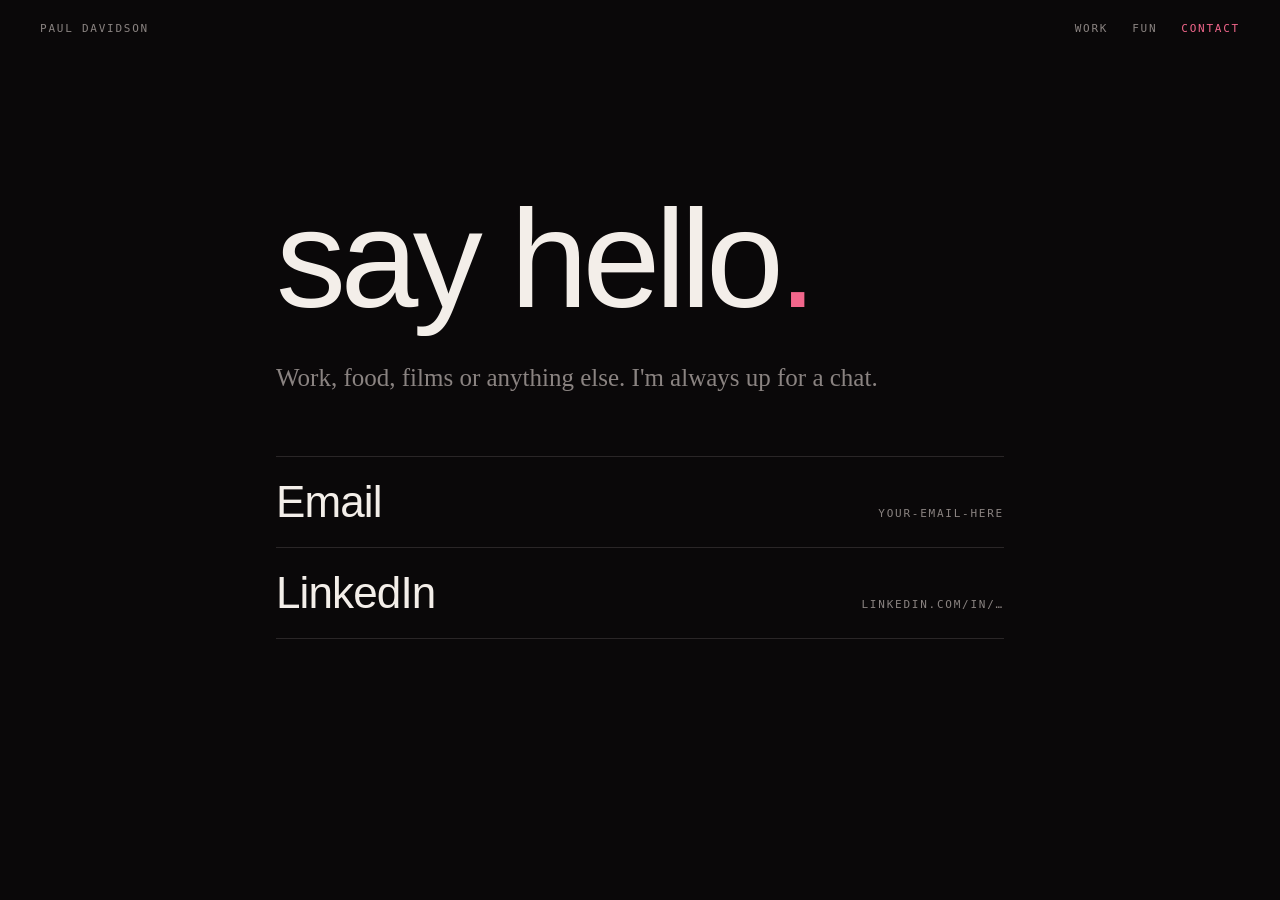
==== contact.html @ b5d2a657 "Combine into one page with work and fun sections, add contact page The neon 'pdvsn' sign is now the " ====
<!DOCTYPE html>
<html lang="en">
<head>
<meta charset="UTF-8">
<meta name="viewport" content="width=device-width, initial-scale=1.0">
<title>contact — pdvsn</title>
<meta name="description" content="Get in touch with Paul Davidson.">
<link rel="icon" href="data:image/svg+xml,<svg xmlns='http://www.w3.org/2000/svg' viewBox='0 0 16 16'><rect width='16' height='16' fill='%23F1668B'/></svg>">
<style>
  :root {
    --bg: #0a0809;
    --ink: #f3eee9;
    --ink-dim: #8a8381;
    --rule: #2a2627;
    --pink: #F1668B;
    --sans: "Arial Narrow", "Helvetica Neue", Arial, sans-serif;
    --serif: "Iowan Old Style", "Palatino Linotype", Palatino, Georgia, serif;
    --mono: ui-monospace, SFMono-Regular, Menlo, Consolas, monospace;
  }
  * { box-sizing: border-box; }
  body {
    margin: 0;
    min-height: 100svh;
    display: flex; flex-direction: column;
    background: var(--bg);
    color: var(--ink);
    font-family: var(--sans);
    -webkit-font-smoothing: antialiased;
  }
  a { color: inherit; }
  .mono { font-family: var(--mono); font-size: 11px; letter-spacing: .16em; text-transform: uppercase; }

  .menu {
    display: flex; justify-content: space-between;
    padding: 22px clamp(16px, 4vw, 40px);
    color: var(--ink-dim);
  }
  .menu nav { display: flex; gap: 24px; }
  .menu a { color: var(--ink-dim); text-decoration: none; }
  .menu a:hover, .menu a:focus-visible, .menu a[aria-current] { color: var(--pink); }

  main {
    flex: 1;
    width: min(760px, 100%);
    margin: 0 auto;
    padding: clamp(60px, 12vw, 140px) 16px;
  }
  h1 {
    margin: 0 0 clamp(24px, 4vw, 40px);
    font-size: clamp(64px, 12vw, 140px);
    font-weight: 400;
    line-height: .88;
    letter-spacing: -0.04em;
  }
  h1 span { color: var(--pink); }
  p {
    margin: 0 0 clamp(36px, 6vw, 60px);
    font-family: var(--serif);
    font-size: clamp(20px, 2.2vw, 25px);
    line-height: 1.45;
    color: var(--ink-dim);
  }
  .links { list-style: none; margin: 0; padding: 0; border-top: 1px solid var(--rule); }
  .links li { border-bottom: 1px solid var(--rule); }
  .links a {
    display: flex; justify-content: space-between; align-items: baseline; gap: 20px;
    padding: 20px 0;
    text-decoration: none;
  }
  .links .big { font-size: clamp(28px, 4vw, 44px); letter-spacing: -0.02em; transition: color .2s; }
  .links .mono { color: var(--ink-dim); }
  .links a:hover .big, .links a:focus-visible .big { color: var(--pink); }

  @media (max-width: 560px) {
    .menu > span { display: none; }
    .menu { justify-content: center; }
    .links a { flex-direction: column; gap: 6px; }
  }
</style>
</head>
<body>
  <header class="menu mono">
    <span><a href="/">Paul Davidson</a></span>
    <nav aria-label="Main"><a href="/#work">work</a><a href="/#fun">fun</a><a href="/contact" aria-current="page">contact</a></nav>
  </header>

  <main>
    <h1>say hello<span>.</span></h1>
    <p>Work, food, films or anything else. I'm always up for a chat.</p>

    <!-- ✏️ LINKS: replace YOUR-EMAIL-HERE (twice) and the LinkedIn # with your real details. -->
    <ul class="links">
      <li><a href="mailto:YOUR-EMAIL-HERE"><span class="big">Email</span><span class="mono">YOUR-EMAIL-HERE</span></a></li>
      <li><a href="#"><span class="big">LinkedIn</span><span class="mono">linkedin.com/in/…</span></a></li>
    </ul>
  </main>
</body>
</html>
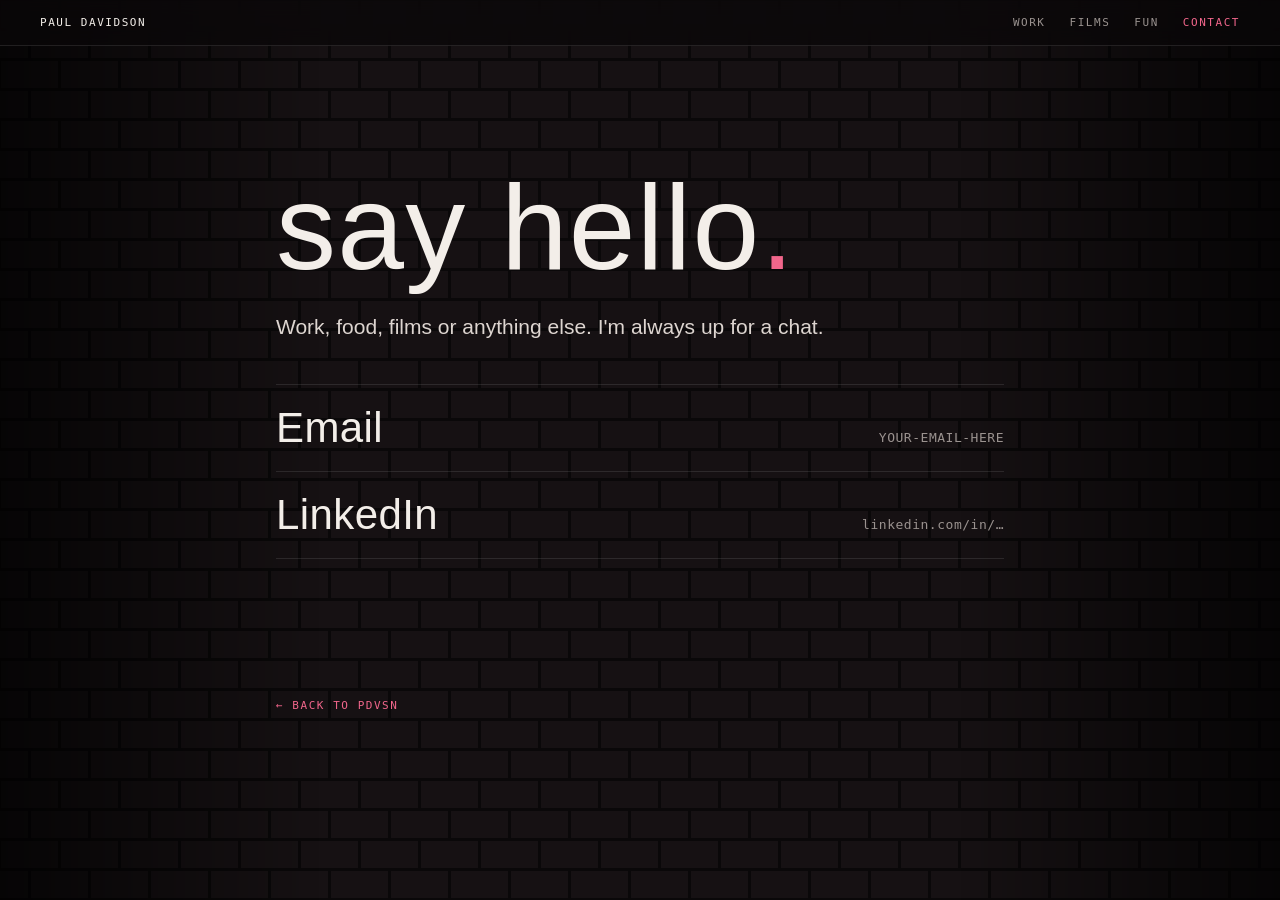
==== commit 54f92007: "Sticky header, continuous brickwork, visits fonts, films section Share fonts, colours, the brick wal" ====
--- a/contact.html
+++ b/contact.html
@@ -6,93 +6,31 @@
 <title>contact — pdvsn</title>
 <meta name="description" content="Get in touch with Paul Davidson.">
 <link rel="icon" href="data:image/svg+xml,<svg xmlns='http://www.w3.org/2000/svg' viewBox='0 0 16 16'><rect width='16' height='16' fill='%23F1668B'/></svg>">
+<link rel="stylesheet" href="site.css">
 <style>
-  :root {
-    --bg: #0a0809;
-    --ink: #f3eee9;
-    --ink-dim: #8a8381;
-    --rule: #2a2627;
-    --pink: #F1668B;
-    --sans: "Arial Narrow", "Helvetica Neue", Arial, sans-serif;
-    --serif: "Iowan Old Style", "Palatino Linotype", Palatino, Georgia, serif;
-    --mono: ui-monospace, SFMono-Regular, Menlo, Consolas, monospace;
-  }
-  * { box-sizing: border-box; }
-  body {
-    margin: 0;
-    min-height: 100svh;
-    display: flex; flex-direction: column;
-    background: var(--bg);
-    color: var(--ink);
-    font-family: var(--sans);
-    -webkit-font-smoothing: antialiased;
-  }
-  a { color: inherit; }
-  .mono { font-family: var(--mono); font-size: 11px; letter-spacing: .16em; text-transform: uppercase; }
-
-  .menu {
-    display: flex; justify-content: space-between;
-    padding: 22px clamp(16px, 4vw, 40px);
-    color: var(--ink-dim);
-  }
-  .menu nav { display: flex; gap: 24px; }
-  .menu a { color: var(--ink-dim); text-decoration: none; }
-  .menu a:hover, .menu a:focus-visible, .menu a[aria-current] { color: var(--pink); }
-
-  main {
-    flex: 1;
-    width: min(760px, 100%);
-    margin: 0 auto;
-    padding: clamp(60px, 12vw, 140px) 16px;
-  }
-  h1 {
-    margin: 0 0 clamp(24px, 4vw, 40px);
-    font-size: clamp(64px, 12vw, 140px);
-    font-weight: 400;
-    line-height: .88;
-    letter-spacing: -0.04em;
-  }
-  h1 span { color: var(--pink); }
-  p {
-    margin: 0 0 clamp(36px, 6vw, 60px);
-    font-family: var(--serif);
-    font-size: clamp(20px, 2.2vw, 25px);
-    line-height: 1.45;
-    color: var(--ink-dim);
-  }
-  .links { list-style: none; margin: 0; padding: 0; border-top: 1px solid var(--rule); }
-  .links li { border-bottom: 1px solid var(--rule); }
-  .links a {
-    display: flex; justify-content: space-between; align-items: baseline; gap: 20px;
-    padding: 20px 0;
-    text-decoration: none;
-  }
-  .links .big { font-size: clamp(28px, 4vw, 44px); letter-spacing: -0.02em; transition: color .2s; }
-  .links .mono { color: var(--ink-dim); }
-  .links a:hover .big, .links a:focus-visible .big { color: var(--pink); }
-
-  @media (max-width: 560px) {
-    .menu > span { display: none; }
-    .menu { justify-content: center; }
-    .links a { flex-direction: column; gap: 6px; }
-  }
+  .links a { padding: 22px 0; }
+  .links .side { color: var(--ink-dim); text-transform: none; letter-spacing: .04em; font-size: 13px; }
 </style>
 </head>
 <body>
-  <header class="menu mono">
-    <span><a href="/">Paul Davidson</a></span>
-    <nav aria-label="Main"><a href="/#work">work</a><a href="/#fun">fun</a><a href="/contact" aria-current="page">contact</a></nav>
+  <header class="menu">
+    <a class="home" href="/">Paul Davidson</a>
+    <nav aria-label="Main"><a href="/#work">work</a><a href="/#films">films</a><a href="/#fun">fun</a><a href="/contact" aria-current="page">contact</a></nav>
   </header>
 
-  <main>
-    <h1>say hello<span>.</span></h1>
+  <main class="part">
+    <h1 class="page-title">say hello<span>.</span></h1>
     <p>Work, food, films or anything else. I'm always up for a chat.</p>
 
     <!-- ✏️ LINKS: replace YOUR-EMAIL-HERE (twice) and the LinkedIn # with your real details. -->
-    <ul class="links">
-      <li><a href="mailto:YOUR-EMAIL-HERE"><span class="big">Email</span><span class="mono">YOUR-EMAIL-HERE</span></a></li>
-      <li><a href="#"><span class="big">LinkedIn</span><span class="mono">linkedin.com/in/…</span></a></li>
+    <ul class="rows links">
+      <li><a href="mailto:YOUR-EMAIL-HERE"><span class="name">Email</span><span class="side">YOUR-EMAIL-HERE</span></a></li>
+      <li><a href="#"><span class="name">LinkedIn</span><span class="side">linkedin.com/in/…</span></a></li>
     </ul>
   </main>
+
+  <footer class="mono">
+    <a href="/">← back to pdvsn</a>
+  </footer>
 </body>
 </html>
--- a/site.css
+++ b/site.css
@@ -0,0 +1,127 @@
+/* Shared styles for every page: fonts, colours, the brick wall and the sticky header. */
+
+@font-face { font-family: "Tilt Neon"; src: url("fonts/tilt-neon.woff2") format("woff2"); font-display: block; }
+@font-face { font-family: "Bebas Neue"; src: url("fonts/bebas-neue.woff2") format("woff2"); font-display: swap; }
+@font-face { font-family: "Outfit"; src: url("fonts/outfit-300.woff2") format("woff2"); font-weight: 300; font-display: swap; }
+@font-face { font-family: "Outfit"; src: url("fonts/outfit-400.woff2") format("woff2"); font-weight: 400; font-display: swap; }
+@font-face { font-family: "Outfit"; src: url("fonts/outfit-500.woff2") format("woff2"); font-weight: 500; font-display: swap; }
+@font-face { font-family: "Space Mono"; src: url("fonts/space-mono.woff2") format("woff2"); font-display: swap; }
+
+:root {
+  --bg: #0a0809;
+  --ink: #f3eee9;
+  --ink-dim: #9a928f;
+  --rule: rgba(255,255,255,.1);
+  --pink: #F1668B;
+  --display: "Bebas Neue", "Arial Narrow", sans-serif;
+  --body: "Outfit", "Helvetica Neue", Arial, sans-serif;
+  --mono: "Space Mono", ui-monospace, Menlo, monospace;
+  --neon: "Tilt Neon", var(--body);
+}
+
+* { box-sizing: border-box; }
+html { scroll-behavior: smooth; }
+body {
+  margin: 0;
+  color: var(--ink);
+  font-family: var(--body);
+  font-weight: 300;
+  -webkit-font-smoothing: antialiased;
+  overflow-x: hidden;
+  /* one brick wall, all the way down */
+  background:
+    url("data:image/svg+xml;utf8,<svg xmlns='http://www.w3.org/2000/svg' width='120' height='60'><rect width='120' height='60' fill='%230a0809'/><g fill='%23161113'><rect x='1' y='1' width='57' height='27'/><rect x='61' y='1' width='57' height='27'/><rect x='-29' y='31' width='57' height='27'/><rect x='31' y='31' width='57' height='27'/><rect x='91' y='31' width='57' height='27'/></g></svg>")
+    var(--bg);
+}
+/* darken the edges of the wall so the middle feels lit */
+body::before {
+  content: "";
+  position: fixed; inset: 0;
+  background: linear-gradient(90deg, rgba(0,0,0,.7), transparent 25%, transparent 75%, rgba(0,0,0,.7));
+  pointer-events: none;
+  z-index: 0;
+}
+body > * { position: relative; z-index: 1; }
+a { color: inherit; }
+.mono { font-family: var(--mono); font-size: 11px; letter-spacing: .14em; text-transform: uppercase; }
+
+/* ————— sticky header ————— */
+.menu {
+  position: sticky; top: 0;
+  z-index: 20;
+  display: flex; justify-content: space-between; align-items: center;
+  padding: 16px clamp(16px, 4vw, 40px);
+  background: rgba(10, 8, 9, .72);
+  backdrop-filter: blur(10px);
+  -webkit-backdrop-filter: blur(10px);
+  border-bottom: 1px solid var(--rule);
+  font-family: var(--mono);
+  font-size: 11px;
+  letter-spacing: .14em;
+  text-transform: uppercase;
+}
+.menu nav { display: flex; gap: 24px; }
+.menu a { color: var(--ink-dim); text-decoration: none; transition: color .2s; }
+.menu a:hover, .menu a:focus-visible, .menu a[aria-current] { color: var(--pink); }
+.menu .home { color: var(--ink); }
+
+/* ————— sections ————— */
+.part {
+  width: min(760px, 100%);
+  margin: 0 auto;
+  padding: clamp(72px, 11vw, 130px) 16px 0;
+  scroll-margin-top: 30px;
+}
+.part h2, .page-title {
+  margin: 0 0 clamp(20px, 3vw, 32px);
+  font-family: var(--display);
+  font-weight: 400;
+  font-size: clamp(64px, 11vw, 120px);
+  line-height: .85;
+  letter-spacing: .01em;
+}
+.part h2 span, .page-title span { color: var(--pink); }
+.part .lede {
+  margin: 0 0 1em;
+  font-size: clamp(24px, 3vw, 34px);
+  font-weight: 400;
+  line-height: 1.2;
+}
+.part p {
+  margin: 0 0 1em;
+  font-size: clamp(18px, 1.9vw, 21px);
+  line-height: 1.6;
+  color: #ddd5d0;
+}
+
+/* ————— simple list rows ————— */
+.rows { list-style: none; margin: clamp(24px, 4vw, 40px) 0 0; padding: 0; border-top: 1px solid var(--rule); }
+.rows li { border-bottom: 1px solid var(--rule); }
+.rows a {
+  display: grid;
+  grid-template-columns: 1fr auto;
+  gap: 4px 20px;
+  align-items: baseline;
+  padding: 18px 0;
+  text-decoration: none;
+}
+.rows .name { font-family: var(--display); font-size: clamp(32px, 4vw, 42px); line-height: 1; letter-spacing: .01em; transition: color .2s; }
+.rows .side { font-family: var(--mono); font-size: 11px; letter-spacing: .14em; text-transform: uppercase; color: var(--pink); white-space: nowrap; }
+.rows .desc { grid-column: 1 / -1; color: var(--ink-dim); font-size: 17px; line-height: 1.5; }
+.rows a:hover .name, .rows a:focus-visible .name { color: var(--pink); }
+
+footer {
+  width: min(760px, 100%);
+  margin: 0 auto;
+  padding: clamp(80px, 12vw, 140px) 16px 40px;
+  display: flex; justify-content: space-between; flex-wrap: wrap; gap: 12px 28px;
+  color: var(--ink-dim);
+}
+footer a { text-decoration: none; color: var(--pink); }
+footer a:hover, footer a:focus-visible { text-decoration: underline; }
+
+@media (max-width: 560px) {
+  .menu .home { display: none; }
+  .menu { justify-content: center; }
+  .rows a { grid-template-columns: 1fr; }
+}
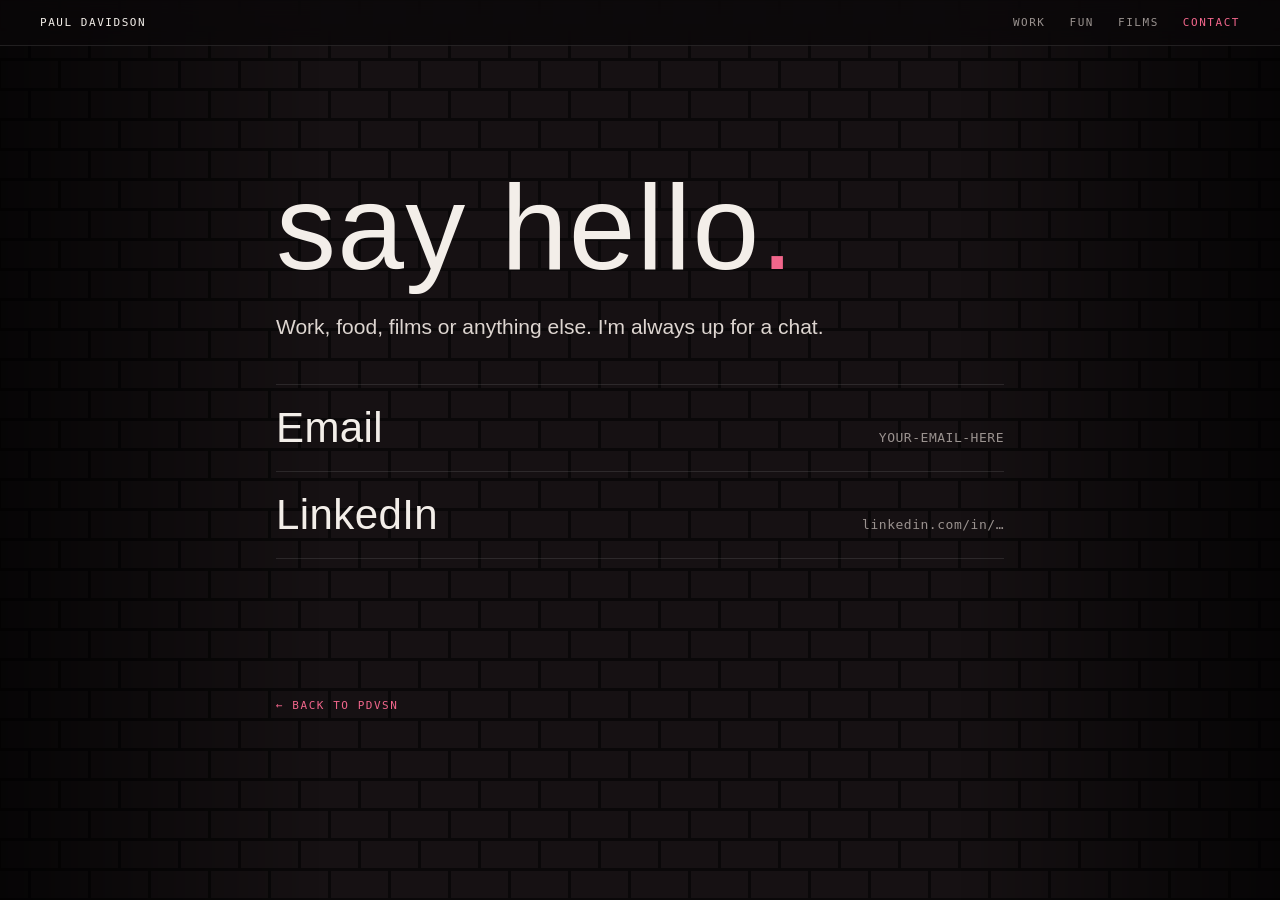
==== commit 2d5db0cf: "Cut down scrolling: films side by side, work and fun in two columns Films show as two cards with one" ====
--- a/contact.html
+++ b/contact.html
@@ -15,7 +15,7 @@
 <body>
   <header class="menu">
     <a class="home" href="/">Paul Davidson</a>
-    <nav aria-label="Main"><a href="/#work">work</a><a href="/#films">films</a><a href="/#fun">fun</a><a href="/contact" aria-current="page">contact</a></nav>
+    <nav aria-label="Main"><a href="/#work">work</a><a href="/#fun">fun</a><a href="/#films">films</a><a href="/contact" aria-current="page">contact</a></nav>
   </header>
 
   <main class="part">
